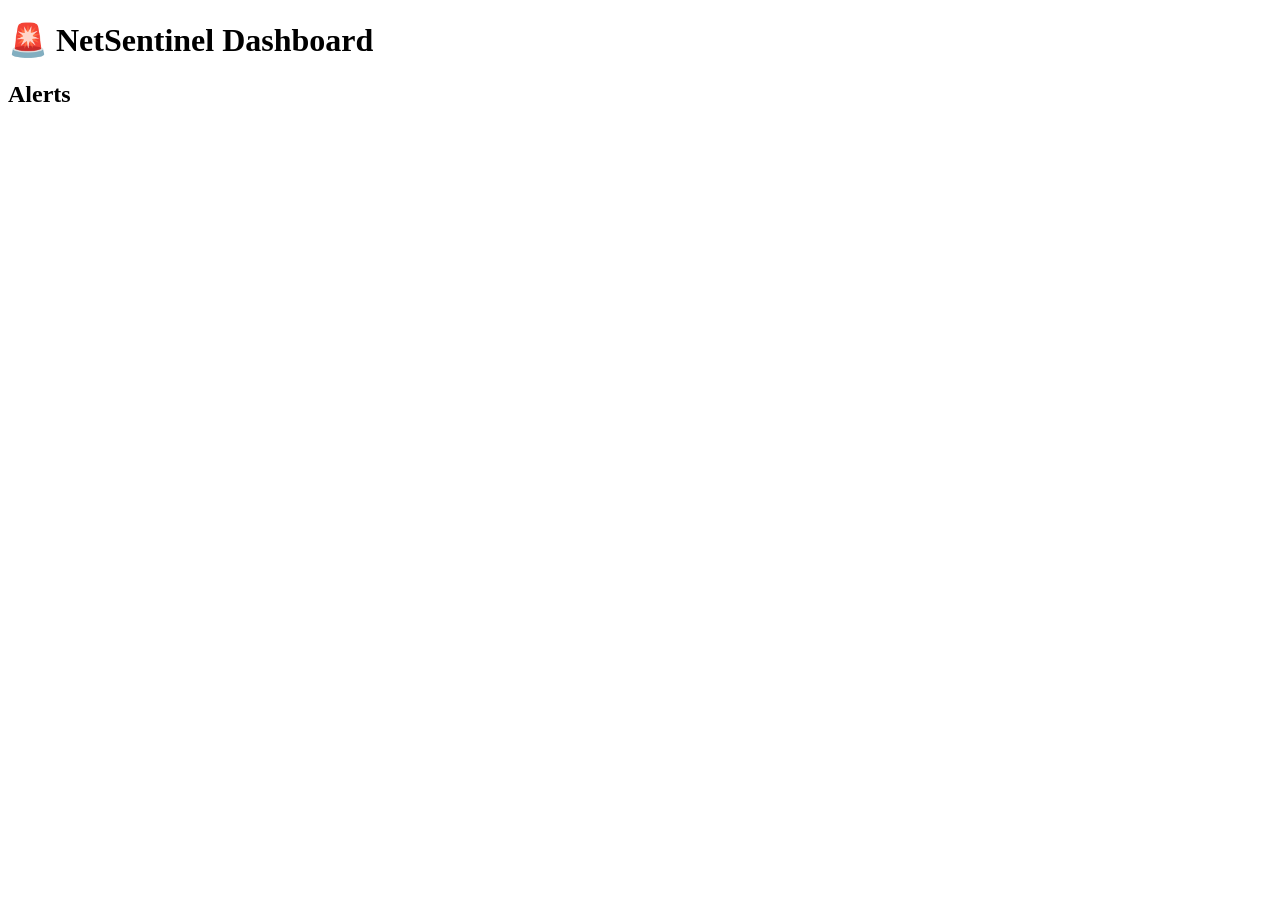
==== dashboard/index.html @ 64b329b8 "updated code lmao" ====
<!DOCTYPE html>
<html>
<head>
    <title>NetSentinel Dashboard</title>
</head>
<body>

<h1>🚨 NetSentinel Dashboard</h1>

<h2>Alerts</h2>
<ul id="alerts"></ul>

<script>
async function loadAlerts() {
    let res = await fetch("http://127.0.0.1:8000/alerts");
    let data = await res.json();

    let list = document.getElementById("alerts");
    list.innerHTML = "";

    data.slice(-10).reverse().forEach(log => {
        let li = document.createElement("li");
        li.innerText = `${log.timestamp} | ${log.ip} | ${log.event} | ${log.action}`;
        list.appendChild(li);
    });
}

setInterval(loadAlerts, 2000);
</script>

</body>
</html>
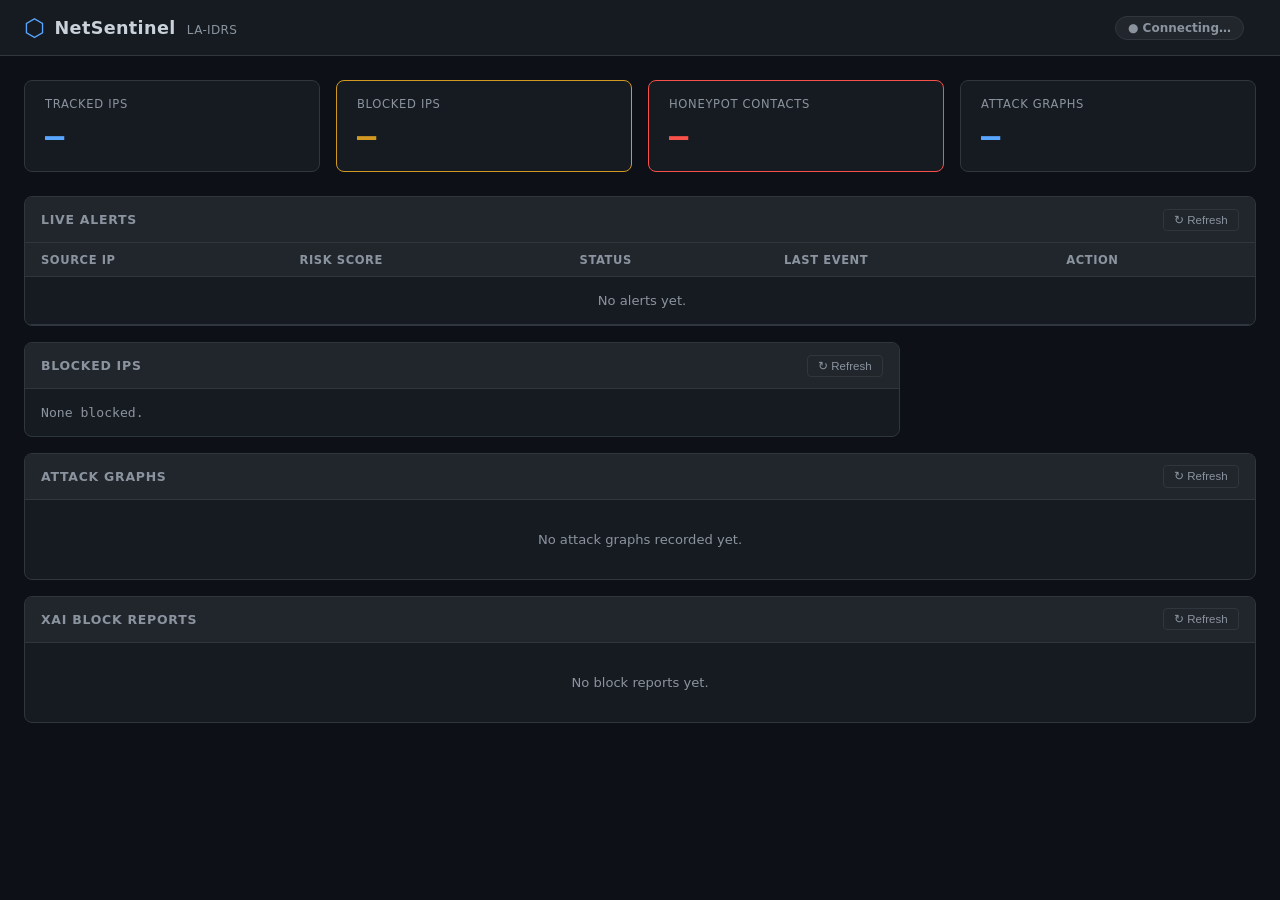
==== commit 954a75e5: "added packet engine,response,p2p comms,deception,updated dash,attack graph is added,api is updated" ====
--- a/dashboard/index.html
+++ b/dashboard/index.html
@@ -1,32 +1,113 @@
 <!DOCTYPE html>
-<html>
+<html lang="en">
 <head>
-    <title>NetSentinel Dashboard</title>
+  <meta charset="UTF-8" />
+  <meta name="viewport" content="width=device-width, initial-scale=1.0" />
+  <title>NetSentinel — LA-IDRS Dashboard</title>
+  <link rel="stylesheet" href="styles.css" />
 </head>
 <body>
+  <header>
+    <div class="logo">
+      <span class="logo-icon">⬡</span>
+      <span class="logo-text">NetSentinel <span class="logo-sub">LA-IDRS</span></span>
+    </div>
+    <div class="header-right">
+      <div class="status-pill" id="status-pill">● Connecting…</div>
+      <div class="baseline-badge" id="baseline-badge"></div>
+    </div>
+  </header>
 
-<h1>🚨 NetSentinel Dashboard</h1>
+  <main>
+    <!-- Summary cards -->
+    <section class="cards">
+      <div class="card">
+        <div class="card-label">Tracked IPs</div>
+        <div class="card-value" id="stat-tracked">—</div>
+      </div>
+      <div class="card card-warn">
+        <div class="card-label">Blocked IPs</div>
+        <div class="card-value" id="stat-blocked">—</div>
+      </div>
+      <div class="card card-danger">
+        <div class="card-label">Honeypot Contacts</div>
+        <div class="card-value" id="stat-honeypot">—</div>
+      </div>
+      <div class="card">
+        <div class="card-label">Attack Graphs</div>
+        <div class="card-value" id="stat-graphs">—</div>
+      </div>
+    </section>
 
-<h2>Alerts</h2>
-<ul id="alerts"></ul>
+    <div class="panels">
+      <!-- Live alerts -->
+      <section class="panel panel-wide">
+        <div class="panel-header">
+          <span>Live Alerts</span>
+          <button class="btn-small" id="btn-refresh-alerts">↻ Refresh</button>
+        </div>
+        <table id="alerts-table">
+          <thead>
+            <tr>
+              <th>Source IP</th>
+              <th>Risk Score</th>
+              <th>Status</th>
+              <th>Last Event</th>
+              <th>Action</th>
+            </tr>
+          </thead>
+          <tbody id="alerts-body">
+            <tr><td colspan="5" class="empty">No alerts yet.</td></tr>
+          </tbody>
+        </table>
+      </section>
 
-<script>
-async function loadAlerts() {
-    let res = await fetch("http://127.0.0.1:8000/alerts");
-    let data = await res.json();
+      <!-- Blocked IPs -->
+      <section class="panel">
+        <div class="panel-header">
+          <span>Blocked IPs</span>
+          <button class="btn-small" id="btn-refresh-blocks">↻ Refresh</button>
+        </div>
+        <ul id="blocked-list" class="blocked-list">
+          <li class="empty">None blocked.</li>
+        </ul>
+      </section>
 
-    let list = document.getElementById("alerts");
-    list.innerHTML = "";
+      <!-- Attack graph timeline -->
+      <section class="panel panel-wide">
+        <div class="panel-header">
+          <span>Attack Graphs</span>
+          <button class="btn-small" id="btn-refresh-graphs">↻ Refresh</button>
+        </div>
+        <div id="graphs-container" class="graphs-container">
+          <p class="empty">No attack graphs recorded yet.</p>
+        </div>
+      </section>
 
-    data.slice(-10).reverse().forEach(log => {
-        let li = document.createElement("li");
-        li.innerText = `${log.timestamp} | ${log.ip} | ${log.event} | ${log.action}`;
-        list.appendChild(li);
-    });
-}
+      <!-- XAI Reports -->
+      <section class="panel panel-wide">
+        <div class="panel-header">
+          <span>XAI Block Reports</span>
+          <button class="btn-small" id="btn-refresh-reports">↻ Refresh</button>
+        </div>
+        <div id="reports-container" class="reports-container">
+          <p class="empty">No block reports yet.</p>
+        </div>
+      </section>
+    </div>
+  </main>
 
-setInterval(loadAlerts, 2000);
-</script>
+  <!-- Unblock modal -->
+  <div id="modal-overlay" class="modal-overlay hidden">
+    <div class="modal">
+      <p>Unblock <strong id="modal-ip"></strong>?</p>
+      <div class="modal-actions">
+        <button id="modal-confirm" class="btn-danger">Unblock</button>
+        <button id="modal-cancel" class="btn-small">Cancel</button>
+      </div>
+    </div>
+  </div>
 
+  <script src="app.js"></script>
 </body>
 </html>
--- a/dashboard/styles.css
+++ b/dashboard/styles.css
@@ -0,0 +1,307 @@
+/* dashboard/styles.css */
+
+*, *::before, *::after { box-sizing: border-box; margin: 0; padding: 0; }
+
+:root {
+  --bg:         #0d1117;
+  --bg2:        #161b22;
+  --bg3:        #21262d;
+  --border:     #30363d;
+  --text:       #c9d1d9;
+  --text-muted: #8b949e;
+  --green:      #3fb950;
+  --yellow:     #d29922;
+  --red:        #f85149;
+  --blue:       #58a6ff;
+  --purple:     #bc8cff;
+  --radius:     8px;
+  --font:       'Segoe UI', system-ui, sans-serif;
+  --font-mono:  'Cascadia Code', 'Fira Code', monospace;
+}
+
+body {
+  background: var(--bg);
+  color: var(--text);
+  font-family: var(--font);
+  font-size: 14px;
+  min-height: 100vh;
+}
+
+/* ── Header ── */
+header {
+  display: flex;
+  align-items: center;
+  justify-content: space-between;
+  padding: 0 1.5rem;
+  height: 56px;
+  background: var(--bg2);
+  border-bottom: 1px solid var(--border);
+  position: sticky;
+  top: 0;
+  z-index: 100;
+}
+
+.logo { display: flex; align-items: center; gap: .6rem; }
+.logo-icon { font-size: 1.5rem; color: var(--blue); }
+.logo-text { font-size: 1.1rem; font-weight: 700; letter-spacing: .02em; }
+.logo-sub { font-size: .75rem; color: var(--text-muted); font-weight: 400; margin-left: .3rem; }
+
+.header-right { display: flex; align-items: center; gap: .75rem; }
+
+.status-pill {
+  padding: .25rem .75rem;
+  border-radius: 99px;
+  font-size: .75rem;
+  font-weight: 600;
+  background: var(--bg3);
+  border: 1px solid var(--border);
+  color: var(--text-muted);
+  transition: color .3s, border-color .3s;
+}
+.status-pill.online  { color: var(--green); border-color: var(--green); }
+.status-pill.offline { color: var(--red);   border-color: var(--red); }
+
+.baseline-badge {
+  font-size: .72rem;
+  color: var(--yellow);
+  font-weight: 600;
+}
+
+/* ── Main layout ── */
+main { padding: 1.5rem; max-width: 1400px; margin: 0 auto; }
+
+/* ── Summary cards ── */
+.cards {
+  display: grid;
+  grid-template-columns: repeat(auto-fit, minmax(160px, 1fr));
+  gap: 1rem;
+  margin-bottom: 1.5rem;
+}
+
+.card {
+  background: var(--bg2);
+  border: 1px solid var(--border);
+  border-radius: var(--radius);
+  padding: 1rem 1.25rem;
+}
+.card-warn   { border-color: var(--yellow); }
+.card-danger { border-color: var(--red); }
+
+.card-label { font-size: .72rem; color: var(--text-muted); text-transform: uppercase; letter-spacing: .06em; margin-bottom: .4rem; }
+.card-value { font-size: 2rem; font-weight: 700; font-family: var(--font-mono); color: var(--blue); }
+.card-warn  .card-value { color: var(--yellow); }
+.card-danger .card-value { color: var(--red); }
+
+/* ── Panel grid ── */
+.panels {
+  display: grid;
+  grid-template-columns: 1fr 340px;
+  gap: 1rem;
+}
+.panel-wide { grid-column: 1 / -1; }
+
+/* ── Panels ── */
+.panel {
+  background: var(--bg2);
+  border: 1px solid var(--border);
+  border-radius: var(--radius);
+  overflow: hidden;
+}
+
+.panel-header {
+  display: flex;
+  align-items: center;
+  justify-content: space-between;
+  padding: .7rem 1rem;
+  background: var(--bg3);
+  border-bottom: 1px solid var(--border);
+  font-size: .78rem;
+  font-weight: 600;
+  text-transform: uppercase;
+  letter-spacing: .06em;
+  color: var(--text-muted);
+}
+
+/* ── Table ── */
+table { width: 100%; border-collapse: collapse; }
+thead th {
+  padding: .6rem 1rem;
+  text-align: left;
+  font-size: .72rem;
+  text-transform: uppercase;
+  letter-spacing: .05em;
+  color: var(--text-muted);
+  background: var(--bg3);
+  border-bottom: 1px solid var(--border);
+}
+tbody tr { border-bottom: 1px solid var(--border); transition: background .15s; }
+tbody tr:hover { background: var(--bg3); }
+tbody td { padding: .65rem 1rem; font-size: .82rem; }
+tbody td:last-child { padding-right: .75rem; }
+
+.score-bar {
+  display: flex;
+  align-items: center;
+  gap: .5rem;
+}
+.score-num { font-family: var(--font-mono); font-weight: 700; min-width: 28px; }
+.score-low  .score-num { color: var(--green); }
+.score-mid  .score-num { color: var(--yellow); }
+.score-high .score-num { color: var(--red); }
+
+.bar-track {
+  flex: 1;
+  height: 5px;
+  background: var(--bg3);
+  border-radius: 99px;
+  overflow: hidden;
+}
+.bar-fill {
+  height: 100%;
+  border-radius: 99px;
+  transition: width .4s;
+}
+.score-low  .bar-fill { background: var(--green); }
+.score-mid  .bar-fill { background: var(--yellow); }
+.score-high .bar-fill { background: var(--red); }
+
+.badge {
+  display: inline-block;
+  padding: .15rem .5rem;
+  border-radius: 99px;
+  font-size: .7rem;
+  font-weight: 600;
+}
+.badge-green  { background: rgba(63,185,80,.15);  color: var(--green); }
+.badge-red    { background: rgba(248,81,73,.15);   color: var(--red); }
+.badge-yellow { background: rgba(210,153,34,.15);  color: var(--yellow); }
+
+.btn-unblock {
+  padding: .2rem .6rem;
+  border-radius: 4px;
+  border: 1px solid var(--red);
+  background: transparent;
+  color: var(--red);
+  font-size: .72rem;
+  cursor: pointer;
+  transition: background .15s;
+}
+.btn-unblock:hover { background: rgba(248,81,73,.15); }
+
+.btn-small {
+  padding: .2rem .65rem;
+  border-radius: 4px;
+  border: 1px solid var(--border);
+  background: transparent;
+  color: var(--text-muted);
+  font-size: .72rem;
+  cursor: pointer;
+  transition: background .15s;
+}
+.btn-small:hover { background: var(--bg3); color: var(--text); }
+
+.btn-danger {
+  padding: .35rem .9rem;
+  border-radius: 4px;
+  border: none;
+  background: var(--red);
+  color: #fff;
+  font-size: .82rem;
+  cursor: pointer;
+}
+.btn-danger:hover { opacity: .85; }
+
+/* ── Blocked list ── */
+.blocked-list { list-style: none; padding: .5rem 0; }
+.blocked-list li {
+  display: flex;
+  align-items: center;
+  justify-content: space-between;
+  padding: .5rem 1rem;
+  border-bottom: 1px solid var(--border);
+  font-family: var(--font-mono);
+  font-size: .82rem;
+}
+.blocked-list li:last-child { border-bottom: none; }
+
+/* ── Attack graphs ── */
+.graphs-container { padding: 1rem; display: flex; flex-direction: column; gap: .75rem; }
+
+.graph-card {
+  background: var(--bg3);
+  border: 1px solid var(--border);
+  border-radius: 6px;
+  padding: .75rem 1rem;
+}
+.graph-ip { font-family: var(--font-mono); font-size: .82rem; color: var(--blue); margin-bottom: .4rem; }
+.graph-narrative {
+  font-size: .78rem;
+  color: var(--text-muted);
+  word-break: break-all;
+  line-height: 1.6;
+}
+.graph-narrative span {
+  display: inline-block;
+  background: rgba(88,166,255,.1);
+  color: var(--blue);
+  border-radius: 4px;
+  padding: .1rem .4rem;
+  margin: .1rem .15rem;
+  font-size: .74rem;
+}
+.graph-arrow { color: var(--text-muted); margin: 0 .2rem; }
+
+/* ── XAI reports ── */
+.reports-container { padding: 1rem; display: flex; flex-direction: column; gap: .75rem; }
+
+.report-card {
+  background: var(--bg3);
+  border: 1px solid var(--border);
+  border-left: 3px solid var(--red);
+  border-radius: 6px;
+  padding: .75rem 1rem;
+}
+.report-header {
+  display: flex;
+  align-items: center;
+  justify-content: space-between;
+  margin-bottom: .5rem;
+}
+.report-ip    { font-family: var(--font-mono); font-size: .85rem; color: var(--red); font-weight: 700; }
+.report-score { font-family: var(--font-mono); font-size: .85rem; color: var(--red); }
+.report-ts    { font-size: .7rem; color: var(--text-muted); margin-bottom: .4rem; }
+.report-reasons { list-style: none; }
+.report-reasons li {
+  font-size: .78rem;
+  color: var(--text-muted);
+  padding: .1rem 0;
+}
+.report-reasons li::before { content: "• "; color: var(--red); }
+
+/* ── Empty states ── */
+.empty { color: var(--text-muted); font-size: .82rem; padding: 1rem; text-align: center; }
+
+/* ── Modal ── */
+.modal-overlay {
+  position: fixed; inset: 0;
+  background: rgba(0,0,0,.6);
+  display: flex; align-items: center; justify-content: center;
+  z-index: 999;
+}
+.modal-overlay.hidden { display: none; }
+.modal {
+  background: var(--bg2);
+  border: 1px solid var(--border);
+  border-radius: var(--radius);
+  padding: 1.5rem 2rem;
+  min-width: 280px;
+  text-align: center;
+}
+.modal p { margin-bottom: 1rem; font-size: .95rem; }
+.modal-actions { display: flex; gap: .75rem; justify-content: center; }
+
+/* ── Responsive ── */
+@media (max-width: 900px) {
+  .panels { grid-template-columns: 1fr; }
+  .panel-wide { grid-column: 1; }
+}
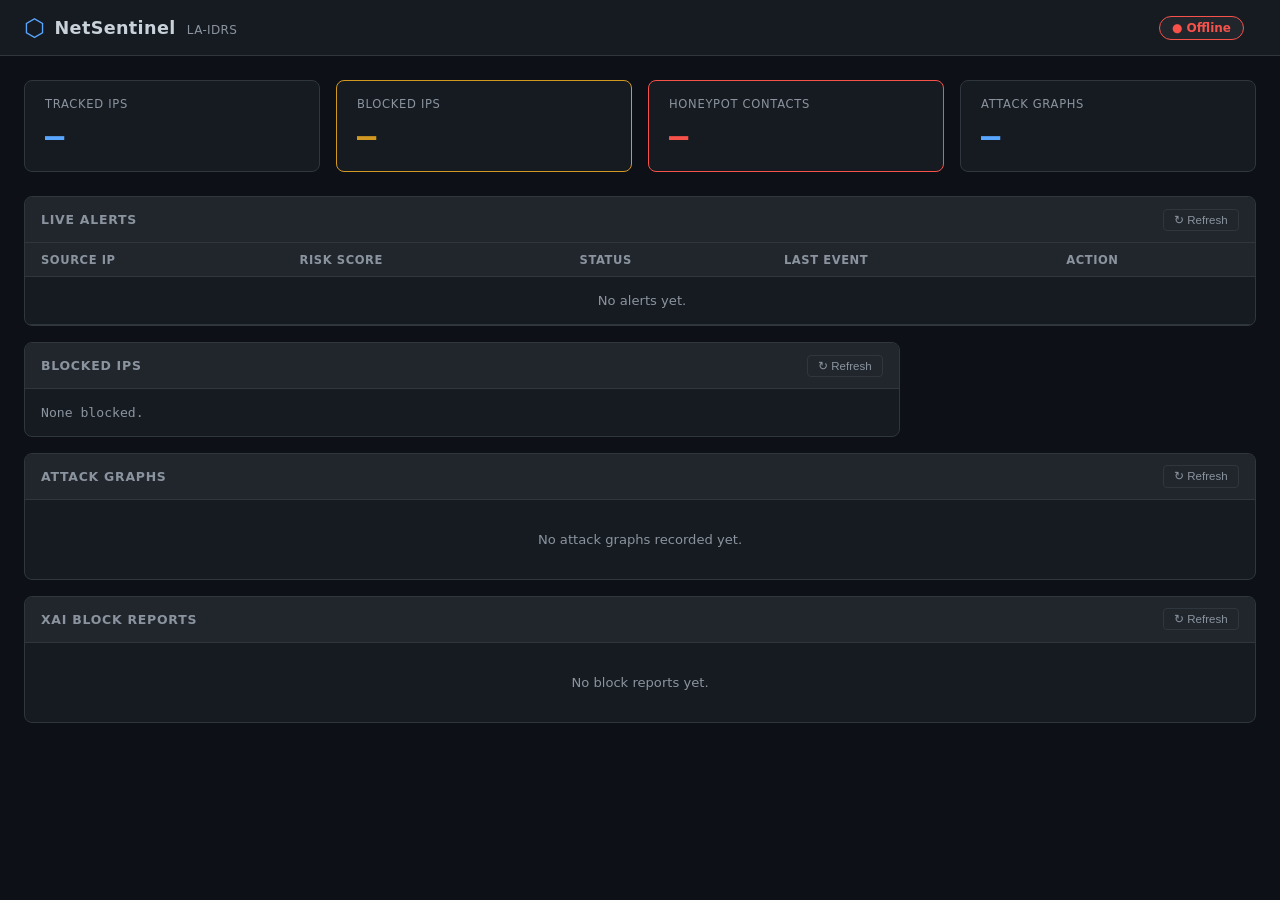
==== commit 09936017: "updated all,testing remains" ====
--- a/dashboard/index.html
+++ b/dashboard/index.html
@@ -110,4 +110,4 @@
 
   <script src="app.js"></script>
 </body>
-</html>+</html>
--- a/dashboard/styles.css
+++ b/dashboard/styles.css
@@ -304,4 +304,4 @@
 @media (max-width: 900px) {
   .panels { grid-template-columns: 1fr; }
   .panel-wide { grid-column: 1; }
-}+}
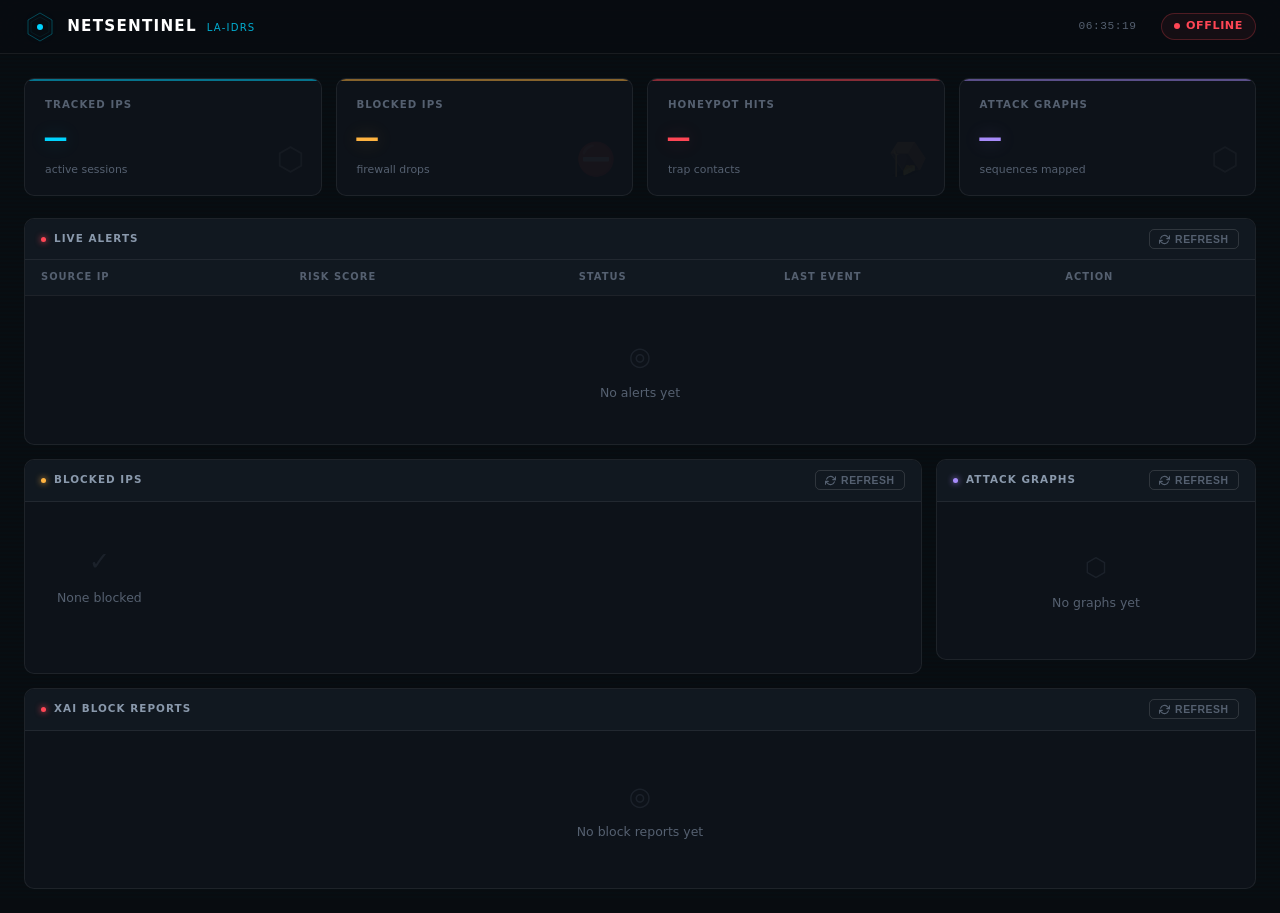
==== commit 88c73f81: "updated frontend" ====
--- a/dashboard/index.html
+++ b/dashboard/index.html
@@ -1,51 +1,902 @@
 <!DOCTYPE html>
 <html lang="en">
 <head>
-  <meta charset="UTF-8" />
-  <meta name="viewport" content="width=device-width, initial-scale=1.0" />
-  <title>NetSentinel — LA-IDRS Dashboard</title>
-  <link rel="stylesheet" href="styles.css" />
+<meta charset="UTF-8" />
+<meta name="viewport" content="width=device-width, initial-scale=1.0" />
+<title>NetSentinel — LA-IDRS</title>
+<style>
+/* ── Reset ── */
+*, *::before, *::after { box-sizing: border-box; margin: 0; padding: 0; }
+
+/* ── Tokens ── */
+:root {
+  --bg:          #080c10;
+  --bg2:         #0d1219;
+  --bg3:         #111820;
+  --bg4:         #161e28;
+  --border:      rgba(255,255,255,.07);
+  --border-s:    rgba(255,255,255,.13);
+  --text:        #d4dbe6;
+  --text-muted:  #556070;
+  --text-dim:    #8a99ac;
+
+  --cyan:   #00d4ff;
+  --cyan-d: #0096bb;
+  --green:  #00e5a0;
+  --red:    #ff4655;
+  --amber:  #ffb340;
+  --purple: #a78bfa;
+
+  --glow-cyan:  0 0 18px rgba(0,212,255,.25);
+  --glow-red:   0 0 18px rgba(255,70,85,.25);
+  --glow-green: 0 0 18px rgba(0,229,160,.2);
+
+  --r: 10px;
+  --font:      'Segoe UI', system-ui, -apple-system, sans-serif;
+  --mono:      'Cascadia Code','Fira Code','Consolas', monospace;
+}
+
+/* ── Base ── */
+html { scroll-behavior: smooth; }
+body {
+  background: var(--bg);
+  color: var(--text);
+  font-family: var(--font);
+  font-size: 13.5px;
+  min-height: 100vh;
+  line-height: 1.5;
+  -webkit-font-smoothing: antialiased;
+}
+
+/* ── Scrollbar ── */
+::-webkit-scrollbar { width: 6px; height: 6px; }
+::-webkit-scrollbar-track { background: var(--bg); }
+::-webkit-scrollbar-thumb { background: var(--bg4); border-radius: 99px; }
+
+/* ═══════════════════════════════════════════════
+   HEADER
+══════════════════════════════════════════════ */
+header {
+  position: sticky;
+  top: 0;
+  z-index: 200;
+  height: 54px;
+  background: rgba(8,12,16,.88);
+  backdrop-filter: blur(16px);
+  border-bottom: 1px solid var(--border);
+  display: flex;
+  align-items: center;
+  justify-content: space-between;
+  padding: 0 1.5rem;
+}
+
+.logo {
+  display: flex;
+  align-items: center;
+  gap: .7rem;
+}
+
+.logo-hex {
+  width: 32px;
+  height: 32px;
+  position: relative;
+  display: flex;
+  align-items: center;
+  justify-content: center;
+}
+
+.logo-hex svg {
+  position: absolute;
+  inset: 0;
+  animation: hex-spin 20s linear infinite;
+}
+
+@keyframes hex-spin {
+  to { transform: rotate(360deg); }
+}
+
+.logo-inner-dot {
+  width: 6px;
+  height: 6px;
+  border-radius: 50%;
+  background: var(--cyan);
+  box-shadow: var(--glow-cyan);
+  position: relative;
+  z-index: 1;
+  animation: pulse-dot 2s ease-in-out infinite;
+}
+
+@keyframes pulse-dot {
+  0%, 100% { opacity: 1; transform: scale(1); }
+  50% { opacity: .5; transform: scale(.7); }
+}
+
+.logo-name {
+  font-size: .95rem;
+  font-weight: 700;
+  letter-spacing: .08em;
+  text-transform: uppercase;
+  color: #fff;
+}
+
+.logo-sub {
+  font-size: .63rem;
+  font-weight: 500;
+  letter-spacing: .12em;
+  color: var(--cyan);
+  margin-left: .35rem;
+  opacity: .8;
+}
+
+.header-right {
+  display: flex;
+  align-items: center;
+  gap: .75rem;
+}
+
+.status-pill {
+  display: flex;
+  align-items: center;
+  gap: .4rem;
+  padding: .28rem .75rem;
+  border-radius: 99px;
+  border: 1px solid var(--border-s);
+  font-size: .7rem;
+  font-weight: 600;
+  letter-spacing: .05em;
+  text-transform: uppercase;
+  color: var(--text-muted);
+  background: var(--bg3);
+  transition: all .3s;
+}
+
+.status-dot {
+  width: 6px;
+  height: 6px;
+  border-radius: 50%;
+  background: currentColor;
+}
+
+.status-pill.online  { color: var(--green); border-color: rgba(0,229,160,.25); background: rgba(0,229,160,.06); }
+.status-pill.offline { color: var(--red);   border-color: rgba(255,70,85,.25);  background: rgba(255,70,85,.06); }
+
+.status-pill.online .status-dot  { animation: blink-dot 1.6s ease-in-out infinite; }
+@keyframes blink-dot { 0%,100%{ opacity:1 } 50%{ opacity:.3 } }
+
+.baseline-badge {
+  font-size: .68rem;
+  font-weight: 600;
+  color: var(--amber);
+  letter-spacing: .04em;
+}
+
+.clock {
+  font-family: var(--mono);
+  font-size: .7rem;
+  color: var(--text-muted);
+  letter-spacing: .05em;
+  min-width: 68px;
+  text-align: right;
+}
+
+/* ═══════════════════════════════════════════════
+   MAIN LAYOUT
+══════════════════════════════════════════════ */
+main {
+  padding: 1.5rem;
+  max-width: 1480px;
+  margin: 0 auto;
+}
+
+/* ── Scanline ambient ── */
+main::before {
+  content: '';
+  pointer-events: none;
+  position: fixed;
+  inset: 0;
+  background: repeating-linear-gradient(
+    0deg,
+    transparent,
+    transparent 2px,
+    rgba(0,212,255,.012) 2px,
+    rgba(0,212,255,.012) 4px
+  );
+  z-index: 0;
+}
+
+/* ═══════════════════════════════════════════════
+   STAT CARDS
+══════════════════════════════════════════════ */
+.cards {
+  display: grid;
+  grid-template-columns: repeat(4, 1fr);
+  gap: .875rem;
+  margin-bottom: 1.375rem;
+  position: relative;
+  z-index: 1;
+}
+
+.card {
+  background: var(--bg2);
+  border: 1px solid var(--border);
+  border-radius: var(--r);
+  padding: 1.1rem 1.25rem 1rem;
+  position: relative;
+  overflow: hidden;
+  transition: border-color .2s;
+}
+
+.card::before {
+  content: '';
+  position: absolute;
+  top: 0; left: 0; right: 0;
+  height: 2px;
+  background: var(--card-accent, var(--cyan));
+  opacity: .5;
+}
+
+.card:hover { border-color: var(--border-s); }
+
+.card-warn   { --card-accent: var(--amber); }
+.card-danger { --card-accent: var(--red); }
+.card-graph  { --card-accent: var(--purple); }
+
+.card-label {
+  font-size: .64rem;
+  font-weight: 600;
+  letter-spacing: .1em;
+  text-transform: uppercase;
+  color: var(--text-muted);
+  margin-bottom: .6rem;
+}
+
+.card-value {
+  font-family: var(--mono);
+  font-size: 2.2rem;
+  font-weight: 700;
+  line-height: 1;
+  color: var(--card-accent, var(--cyan));
+  letter-spacing: -.02em;
+  text-shadow: var(--glow-cyan);
+}
+
+.card-warn   .card-value { text-shadow: 0 0 18px rgba(255,179,64,.3); }
+.card-danger .card-value { text-shadow: var(--glow-red); }
+.card-graph  .card-value { text-shadow: 0 0 18px rgba(167,139,250,.3); }
+
+.card-sub {
+  font-size: .68rem;
+  color: var(--text-muted);
+  margin-top: .35rem;
+}
+
+.card-icon {
+  position: absolute;
+  bottom: .75rem;
+  right: 1rem;
+  font-size: 2rem;
+  opacity: .04;
+  pointer-events: none;
+  font-style: normal;
+}
+
+/* ═══════════════════════════════════════════════
+   PANELS GRID
+══════════════════════════════════════════════ */
+.panels {
+  display: grid;
+  grid-template-columns: 1fr 320px;
+  grid-template-rows: auto auto auto;
+  gap: .875rem;
+  position: relative;
+  z-index: 1;
+}
+
+.panel-wide { grid-column: 1 / -1; }
+
+/* ── Panel ── */
+.panel {
+  background: var(--bg2);
+  border: 1px solid var(--border);
+  border-radius: var(--r);
+  overflow: hidden;
+  display: flex;
+  flex-direction: column;
+}
+
+.panel-header {
+  display: flex;
+  align-items: center;
+  justify-content: space-between;
+  padding: .65rem 1rem;
+  background: var(--bg3);
+  border-bottom: 1px solid var(--border);
+  flex-shrink: 0;
+}
+
+.panel-title {
+  display: flex;
+  align-items: center;
+  gap: .5rem;
+  font-size: .65rem;
+  font-weight: 700;
+  letter-spacing: .1em;
+  text-transform: uppercase;
+  color: var(--text-dim);
+}
+
+.panel-dot {
+  width: 5px;
+  height: 5px;
+  border-radius: 50%;
+  background: var(--panel-color, var(--cyan));
+  box-shadow: 0 0 6px var(--panel-color, var(--cyan));
+}
+
+.panel-alert  { --panel-color: var(--red); }
+.panel-block  { --panel-color: var(--amber); }
+.panel-graph  { --panel-color: var(--purple); }
+.panel-report { --panel-color: var(--red); }
+
+/* ── Refresh btn ── */
+.btn-refresh {
+  display: flex;
+  align-items: center;
+  gap: .3rem;
+  padding: .22rem .6rem;
+  border-radius: 5px;
+  border: 1px solid var(--border-s);
+  background: transparent;
+  color: var(--text-muted);
+  font-size: .65rem;
+  font-weight: 600;
+  letter-spacing: .05em;
+  cursor: pointer;
+  transition: all .15s;
+  text-transform: uppercase;
+}
+
+.btn-refresh:hover { background: var(--bg4); color: var(--text); border-color: var(--border-s); }
+.btn-refresh.spinning svg { animation: spin .6s linear infinite; }
+@keyframes spin { to { transform: rotate(360deg); } }
+
+.btn-refresh svg {
+  width: 11px;
+  height: 11px;
+  stroke: currentColor;
+  stroke-width: 2.5;
+  fill: none;
+  stroke-linecap: round;
+  stroke-linejoin: round;
+}
+
+/* ═══════════════════════════════════════════════
+   ALERTS TABLE
+══════════════════════════════════════════════ */
+.table-wrap {
+  overflow-x: auto;
+  flex: 1;
+}
+
+table {
+  width: 100%;
+  border-collapse: collapse;
+  min-width: 520px;
+}
+
+thead th {
+  padding: .6rem 1rem;
+  text-align: left;
+  font-size: .62rem;
+  font-weight: 600;
+  letter-spacing: .1em;
+  text-transform: uppercase;
+  color: var(--text-muted);
+  background: var(--bg3);
+  border-bottom: 1px solid var(--border);
+  white-space: nowrap;
+}
+
+tbody tr {
+  border-bottom: 1px solid var(--border);
+  transition: background .12s;
+}
+
+tbody tr:last-child { border-bottom: none; }
+tbody tr:hover { background: var(--bg3); }
+tbody td { padding: .6rem 1rem; font-size: .8rem; vertical-align: middle; }
+
+.ip-cell {
+  font-family: var(--mono);
+  font-size: .78rem;
+  color: var(--cyan);
+  letter-spacing: .02em;
+}
+
+/* Score bar */
+.score-wrap {
+  display: flex;
+  align-items: center;
+  gap: .5rem;
+  min-width: 110px;
+}
+
+.score-num {
+  font-family: var(--mono);
+  font-size: .8rem;
+  font-weight: 700;
+  min-width: 24px;
+  text-align: right;
+}
+
+.bar-track {
+  flex: 1;
+  height: 4px;
+  background: var(--bg4);
+  border-radius: 99px;
+  overflow: hidden;
+}
+
+.bar-fill {
+  height: 100%;
+  border-radius: 99px;
+  transition: width .5s cubic-bezier(.4,0,.2,1);
+}
+
+.s-low  .score-num, .s-low  .bar-fill { color: var(--green);  background: var(--green); }
+.s-mid  .score-num, .s-mid  .bar-fill { color: var(--amber);  background: var(--amber); }
+.s-high .score-num, .s-high .bar-fill { color: var(--red);    background: var(--red); }
+
+/* Badges */
+.badge {
+  display: inline-flex;
+  align-items: center;
+  gap: .3rem;
+  padding: .18rem .55rem;
+  border-radius: 99px;
+  font-size: .65rem;
+  font-weight: 700;
+  letter-spacing: .06em;
+  text-transform: uppercase;
+  white-space: nowrap;
+}
+
+.badge-green  { background: rgba(0,229,160,.1);  color: var(--green);  border: 1px solid rgba(0,229,160,.2); }
+.badge-red    { background: rgba(255,70,85,.1);   color: var(--red);    border: 1px solid rgba(255,70,85,.2); }
+.badge-amber  { background: rgba(255,179,64,.1);  color: var(--amber);  border: 1px solid rgba(255,179,64,.2); }
+.badge-purple { background: rgba(167,139,250,.1); color: var(--purple); border: 1px solid rgba(167,139,250,.2); }
+.badge-muted  { background: var(--bg4);           color: var(--text-dim); border: 1px solid var(--border); }
+
+.event-cell {
+  font-size: .73rem;
+  color: var(--text-dim);
+  max-width: 160px;
+  overflow: hidden;
+  text-overflow: ellipsis;
+  white-space: nowrap;
+}
+
+/* ═══════════════════════════════════════════════
+   BUTTONS
+══════════════════════════════════════════════ */
+.btn-unblock {
+  padding: .2rem .55rem;
+  border-radius: 5px;
+  border: 1px solid rgba(255,70,85,.35);
+  background: rgba(255,70,85,.07);
+  color: var(--red);
+  font-size: .66rem;
+  font-weight: 600;
+  letter-spacing: .04em;
+  text-transform: uppercase;
+  cursor: pointer;
+  transition: all .15s;
+  white-space: nowrap;
+}
+
+.btn-unblock:hover {
+  background: rgba(255,70,85,.18);
+  border-color: var(--red);
+  box-shadow: var(--glow-red);
+}
+
+/* ═══════════════════════════════════════════════
+   BLOCKED LIST
+══════════════════════════════════════════════ */
+.blocked-list {
+  list-style: none;
+  flex: 1;
+  overflow-y: auto;
+  max-height: 340px;
+}
+
+.blocked-list li {
+  display: flex;
+  align-items: center;
+  justify-content: space-between;
+  gap: .5rem;
+  padding: .55rem 1rem;
+  border-bottom: 1px solid var(--border);
+  transition: background .12s;
+}
+
+.blocked-list li:last-child { border-bottom: none; }
+.blocked-list li:hover { background: var(--bg3); }
+
+.blocked-ip {
+  font-family: var(--mono);
+  font-size: .78rem;
+  color: var(--amber);
+}
+
+/* ═══════════════════════════════════════════════
+   ATTACK GRAPHS
+══════════════════════════════════════════════ */
+.graphs-container {
+  padding: .875rem;
+  display: flex;
+  flex-direction: column;
+  gap: .6rem;
+  overflow-y: auto;
+  max-height: 340px;
+  flex: 1;
+}
+
+.graph-card {
+  background: var(--bg3);
+  border: 1px solid var(--border);
+  border-radius: 7px;
+  padding: .7rem .875rem;
+  transition: border-color .15s;
+}
+
+.graph-card:hover { border-color: rgba(167,139,250,.3); }
+
+.graph-header {
+  display: flex;
+  align-items: center;
+  justify-content: space-between;
+  margin-bottom: .5rem;
+  gap: .5rem;
+}
+
+.graph-ip {
+  font-family: var(--mono);
+  font-size: .8rem;
+  color: var(--purple);
+  font-weight: 600;
+}
+
+.graph-id {
+  font-family: var(--mono);
+  font-size: .63rem;
+  color: var(--text-muted);
+  background: var(--bg4);
+  padding: .1rem .35rem;
+  border-radius: 3px;
+  border: 1px solid var(--border);
+}
+
+.graph-chain {
+  display: flex;
+  flex-wrap: wrap;
+  align-items: center;
+  gap: .2rem;
+}
+
+.graph-node {
+  display: inline-flex;
+  align-items: center;
+  background: rgba(167,139,250,.1);
+  border: 1px solid rgba(167,139,250,.2);
+  color: var(--purple);
+  border-radius: 4px;
+  padding: .12rem .4rem;
+  font-size: .68rem;
+  font-weight: 500;
+  white-space: nowrap;
+}
+
+.graph-arrow {
+  color: var(--text-muted);
+  font-size: .7rem;
+  user-select: none;
+}
+
+/* ═══════════════════════════════════════════════
+   XAI REPORTS
+══════════════════════════════════════════════ */
+.reports-container {
+  padding: .875rem;
+  display: flex;
+  flex-direction: column;
+  gap: .6rem;
+  overflow-y: auto;
+  max-height: 380px;
+  flex: 1;
+}
+
+.report-card {
+  background: var(--bg3);
+  border: 1px solid var(--border);
+  border-left: 2px solid var(--red);
+  border-radius: 7px;
+  padding: .7rem .875rem;
+}
+
+.report-header {
+  display: flex;
+  align-items: baseline;
+  justify-content: space-between;
+  gap: .5rem;
+  margin-bottom: .25rem;
+}
+
+.report-ip {
+  font-family: var(--mono);
+  font-size: .82rem;
+  color: var(--red);
+  font-weight: 700;
+}
+
+.report-score {
+  font-family: var(--mono);
+  font-size: .72rem;
+  color: var(--red);
+  opacity: .75;
+}
+
+.report-ts {
+  font-size: .67rem;
+  color: var(--text-muted);
+  margin-bottom: .45rem;
+}
+
+.report-reasons {
+  list-style: none;
+  display: flex;
+  flex-direction: column;
+  gap: .2rem;
+}
+
+.report-reasons li {
+  font-size: .75rem;
+  color: var(--text-dim);
+  display: flex;
+  align-items: flex-start;
+  gap: .4rem;
+  line-height: 1.4;
+}
+
+.report-reasons li::before {
+  content: '›';
+  color: var(--red);
+  opacity: .6;
+  flex-shrink: 0;
+  margin-top: .05rem;
+}
+
+/* ═══════════════════════════════════════════════
+   EMPTY STATE
+══════════════════════════════════════════════ */
+.empty-state {
+  display: flex;
+  flex-direction: column;
+  align-items: center;
+  justify-content: center;
+  gap: .5rem;
+  padding: 2rem 1rem;
+  color: var(--text-muted);
+  font-size: .78rem;
+}
+
+.empty-icon {
+  font-size: 1.6rem;
+  opacity: .2;
+  font-style: normal;
+}
+
+/* ═══════════════════════════════════════════════
+   MODAL
+══════════════════════════════════════════════ */
+.modal-overlay {
+  position: fixed;
+  inset: 0;
+  background: rgba(0,0,0,.7);
+  backdrop-filter: blur(6px);
+  display: flex;
+  align-items: center;
+  justify-content: center;
+  z-index: 999;
+  opacity: 1;
+  transition: opacity .2s;
+}
+
+.modal-overlay.hidden {
+  opacity: 0;
+  pointer-events: none;
+}
+
+.modal {
+  background: var(--bg2);
+  border: 1px solid var(--border-s);
+  border-radius: 12px;
+  padding: 1.75rem 2rem;
+  min-width: 300px;
+  box-shadow: 0 0 0 1px rgba(255,70,85,.2), 0 24px 48px rgba(0,0,0,.5);
+  transform: translateY(0);
+  transition: transform .2s;
+}
+
+.modal-overlay.hidden .modal { transform: translateY(8px); }
+
+.modal-title {
+  font-size: .72rem;
+  font-weight: 700;
+  letter-spacing: .1em;
+  text-transform: uppercase;
+  color: var(--red);
+  margin-bottom: .7rem;
+}
+
+.modal p {
+  font-size: .9rem;
+  color: var(--text);
+  margin-bottom: 1.25rem;
+  line-height: 1.6;
+}
+
+.modal-ip-tag {
+  font-family: var(--mono);
+  font-size: .85rem;
+  color: var(--cyan);
+  background: var(--bg3);
+  border: 1px solid var(--border-s);
+  padding: .1rem .45rem;
+  border-radius: 5px;
+}
+
+.modal-actions {
+  display: flex;
+  gap: .65rem;
+  justify-content: flex-end;
+}
+
+.btn-modal-cancel {
+  padding: .4rem .9rem;
+  border-radius: 6px;
+  border: 1px solid var(--border-s);
+  background: transparent;
+  color: var(--text-dim);
+  font-size: .8rem;
+  cursor: pointer;
+  transition: all .15s;
+}
+
+.btn-modal-cancel:hover { background: var(--bg3); color: var(--text); }
+
+.btn-modal-confirm {
+  padding: .4rem .9rem;
+  border-radius: 6px;
+  border: none;
+  background: var(--red);
+  color: #fff;
+  font-size: .8rem;
+  font-weight: 600;
+  cursor: pointer;
+  transition: opacity .15s;
+  box-shadow: var(--glow-red);
+}
+
+.btn-modal-confirm:hover { opacity: .85; }
+
+/* ═══════════════════════════════════════════════
+   FLASH ANIMATION (new row)
+══════════════════════════════════════════════ */
+@keyframes row-flash {
+  0%   { background: rgba(0,212,255,.12); }
+  100% { background: transparent; }
+}
+
+.row-new { animation: row-flash .8s ease-out forwards; }
+
+/* ═══════════════════════════════════════════════
+   RESPONSIVE
+══════════════════════════════════════════════ */
+@media (max-width: 1100px) {
+  .cards { grid-template-columns: repeat(2, 1fr); }
+  .panels { grid-template-columns: 1fr; }
+  .panel-wide { grid-column: 1; }
+}
+
+@media (max-width: 600px) {
+  .cards { grid-template-columns: repeat(2, 1fr); }
+  main { padding: .875rem; }
+  header { padding: 0 .875rem; }
+  .logo-name { font-size: .82rem; }
+  .clock { display: none; }
+}
+</style>
 </head>
 <body>
-  <header>
-    <div class="logo">
-      <span class="logo-icon">⬡</span>
-      <span class="logo-text">NetSentinel <span class="logo-sub">LA-IDRS</span></span>
+
+<!-- ══════════════════════════════════════════
+     HEADER
+══════════════════════════════════════════ -->
+<header>
+  <div class="logo">
+    <div class="logo-hex">
+      <svg viewBox="0 0 32 32" width="32" height="32" fill="none" xmlns="http://www.w3.org/2000/svg">
+        <polygon points="16,2 28,9 28,23 16,30 4,23 4,9"
+          stroke="rgba(0,212,255,.3)" stroke-width="1" fill="none"/>
+        <polygon points="16,6 25,11 25,21 16,26 7,21 7,11"
+          stroke="rgba(0,212,255,.15)" stroke-width=".5" fill="none"/>
+      </svg>
+      <div class="logo-inner-dot"></div>
     </div>
-    <div class="header-right">
-      <div class="status-pill" id="status-pill">● Connecting…</div>
-      <div class="baseline-badge" id="baseline-badge"></div>
+    <div>
+      <span class="logo-name">NetSentinel</span>
+      <span class="logo-sub">LA-IDRS</span>
     </div>
-  </header>
-
-  <main>
-    <!-- Summary cards -->
-    <section class="cards">
-      <div class="card">
-        <div class="card-label">Tracked IPs</div>
-        <div class="card-value" id="stat-tracked">—</div>
+  </div>
+  <div class="header-right">
+    <div class="clock" id="clock">--:--:--</div>
+    <div class="baseline-badge" id="baseline-badge"></div>
+    <div class="status-pill" id="status-pill">
+      <span class="status-dot"></span>
+      <span id="status-text">Connecting</span>
+    </div>
+  </div>
+</header>
+
+<!-- ══════════════════════════════════════════
+     MAIN
+══════════════════════════════════════════ -->
+<main>
+  <!-- ── Stat cards ── -->
+  <section class="cards">
+    <div class="card">
+      <div class="card-label">Tracked IPs</div>
+      <div class="card-value" id="stat-tracked">—</div>
+      <div class="card-sub">active sessions</div>
+      <i class="card-icon">⬡</i>
+    </div>
+    <div class="card card-warn">
+      <div class="card-label">Blocked IPs</div>
+      <div class="card-value" id="stat-blocked">—</div>
+      <div class="card-sub">firewall drops</div>
+      <i class="card-icon">⛔</i>
+    </div>
+    <div class="card card-danger">
+      <div class="card-label">Honeypot Hits</div>
+      <div class="card-value" id="stat-honeypot">—</div>
+      <div class="card-sub">trap contacts</div>
+      <i class="card-icon">🪤</i>
+    </div>
+    <div class="card card-graph">
+      <div class="card-label">Attack Graphs</div>
+      <div class="card-value" id="stat-graphs">—</div>
+      <div class="card-sub">sequences mapped</div>
+      <i class="card-icon">⬡</i>
+    </div>
+  </section>
+
+  <!-- ── Panel grid ── -->
+  <div class="panels">
+
+    <!-- Live Alerts -->
+    <section class="panel panel-wide panel-alert">
+      <div class="panel-header">
+        <div class="panel-title">
+          <span class="panel-dot"></span>
+          Live Alerts
+        </div>
+        <button class="btn-refresh" id="btn-refresh-alerts" onclick="handleRefresh(this, refreshAlerts)" aria-label="Refresh alerts">
+          <svg viewBox="0 0 24 24"><polyline points="23 4 23 10 17 10"/><polyline points="1 20 1 14 7 14"/><path d="M3.51 9a9 9 0 0114.85-3.36L23 10M1 14l4.64 4.36A9 9 0 0020.49 15"/></svg>
+          Refresh
+        </button>
       </div>
-      <div class="card card-warn">
-        <div class="card-label">Blocked IPs</div>
-        <div class="card-value" id="stat-blocked">—</div>
-      </div>
-      <div class="card card-danger">
-        <div class="card-label">Honeypot Contacts</div>
-        <div class="card-value" id="stat-honeypot">—</div>
-      </div>
-      <div class="card">
-        <div class="card-label">Attack Graphs</div>
-        <div class="card-value" id="stat-graphs">—</div>
-      </div>
-    </section>
-
-    <div class="panels">
-      <!-- Live alerts -->
-      <section class="panel panel-wide">
-        <div class="panel-header">
-          <span>Live Alerts</span>
-          <button class="btn-small" id="btn-refresh-alerts">↻ Refresh</button>
-        </div>
+      <div class="table-wrap">
         <table id="alerts-table">
           <thead>
             <tr>
@@ -57,57 +908,350 @@
             </tr>
           </thead>
           <tbody id="alerts-body">
-            <tr><td colspan="5" class="empty">No alerts yet.</td></tr>
+            <tr><td colspan="5"><div class="empty-state"><i class="empty-icon">◎</i>No alerts yet</div></td></tr>
           </tbody>
         </table>
-      </section>
-
-      <!-- Blocked IPs -->
-      <section class="panel">
-        <div class="panel-header">
-          <span>Blocked IPs</span>
-          <button class="btn-small" id="btn-refresh-blocks">↻ Refresh</button>
+      </div>
+    </section>
+
+    <!-- Blocked IPs -->
+    <section class="panel panel-block" style="grid-row: span 2;">
+      <div class="panel-header">
+        <div class="panel-title">
+          <span class="panel-dot"></span>
+          Blocked IPs
         </div>
-        <ul id="blocked-list" class="blocked-list">
-          <li class="empty">None blocked.</li>
-        </ul>
-      </section>
-
-      <!-- Attack graph timeline -->
-      <section class="panel panel-wide">
-        <div class="panel-header">
-          <span>Attack Graphs</span>
-          <button class="btn-small" id="btn-refresh-graphs">↻ Refresh</button>
+        <button class="btn-refresh" id="btn-refresh-blocks" onclick="handleRefresh(this, refreshBlocks)" aria-label="Refresh blocked">
+          <svg viewBox="0 0 24 24"><polyline points="23 4 23 10 17 10"/><polyline points="1 20 1 14 7 14"/><path d="M3.51 9a9 9 0 0114.85-3.36L23 10M1 14l4.64 4.36A9 9 0 0020.49 15"/></svg>
+          Refresh
+        </button>
+      </div>
+      <ul class="blocked-list" id="blocked-list">
+        <li><div class="empty-state"><i class="empty-icon">✓</i>None blocked</div></li>
+      </ul>
+    </section>
+
+    <!-- Attack Graphs -->
+    <section class="panel panel-graph">
+      <div class="panel-header">
+        <div class="panel-title">
+          <span class="panel-dot"></span>
+          Attack Graphs
         </div>
-        <div id="graphs-container" class="graphs-container">
-          <p class="empty">No attack graphs recorded yet.</p>
+        <button class="btn-refresh" id="btn-refresh-graphs" onclick="handleRefresh(this, refreshGraphs)" aria-label="Refresh graphs">
+          <svg viewBox="0 0 24 24"><polyline points="23 4 23 10 17 10"/><polyline points="1 20 1 14 7 14"/><path d="M3.51 9a9 9 0 0114.85-3.36L23 10M1 14l4.64 4.36A9 9 0 0020.49 15"/></svg>
+          Refresh
+        </button>
+      </div>
+      <div class="graphs-container" id="graphs-container">
+        <div class="empty-state"><i class="empty-icon">⬡</i>No graphs yet</div>
+      </div>
+    </section>
+
+    <!-- XAI Reports -->
+    <section class="panel panel-report panel-wide">
+      <div class="panel-header">
+        <div class="panel-title">
+          <span class="panel-dot"></span>
+          XAI Block Reports
         </div>
-      </section>
-
-      <!-- XAI Reports -->
-      <section class="panel panel-wide">
-        <div class="panel-header">
-          <span>XAI Block Reports</span>
-          <button class="btn-small" id="btn-refresh-reports">↻ Refresh</button>
-        </div>
-        <div id="reports-container" class="reports-container">
-          <p class="empty">No block reports yet.</p>
-        </div>
-      </section>
-    </div>
-  </main>
-
-  <!-- Unblock modal -->
-  <div id="modal-overlay" class="modal-overlay hidden">
-    <div class="modal">
-      <p>Unblock <strong id="modal-ip"></strong>?</p>
-      <div class="modal-actions">
-        <button id="modal-confirm" class="btn-danger">Unblock</button>
-        <button id="modal-cancel" class="btn-small">Cancel</button>
+        <button class="btn-refresh" id="btn-refresh-reports" onclick="handleRefresh(this, refreshReports)" aria-label="Refresh reports">
+          <svg viewBox="0 0 24 24"><polyline points="23 4 23 10 17 10"/><polyline points="1 20 1 14 7 14"/><path d="M3.51 9a9 9 0 0114.85-3.36L23 10M1 14l4.64 4.36A9 9 0 0020.49 15"/></svg>
+          Refresh
+        </button>
       </div>
+      <div class="reports-container" id="reports-container">
+        <div class="empty-state"><i class="empty-icon">◎</i>No block reports yet</div>
+      </div>
+    </section>
+
+  </div><!-- /.panels -->
+</main>
+
+<!-- ══════════════════════════════════════════
+     UNBLOCK MODAL
+══════════════════════════════════════════ -->
+<div id="modal-overlay" class="modal-overlay hidden" role="dialog" aria-modal="true">
+  <div class="modal">
+    <div class="modal-title">Confirm unblock</div>
+    <p>Remove firewall rule for <span class="modal-ip-tag" id="modal-ip"></span>?<br>
+    <span style="font-size:.78rem;color:var(--text-muted)">This will allow traffic from this address immediately.</span></p>
+    <div class="modal-actions">
+      <button class="btn-modal-cancel" id="modal-cancel">Cancel</button>
+      <button class="btn-modal-confirm" id="modal-confirm">Unblock</button>
     </div>
   </div>
-
-  <script src="app.js"></script>
+</div>
+
+<script>
+'use strict';
+
+// ═══════════════════════════════════════════════
+//  CONFIG
+// ═══════════════════════════════════════════════
+const API_BASE = `http://${location.hostname}:8000/api/v1`;
+const POLL_MS  = 5000;
+
+// ═══════════════════════════════════════════════
+//  CLOCK
+// ═══════════════════════════════════════════════
+function tickClock() {
+  const el = document.getElementById('clock');
+  if (el) el.textContent = new Date().toLocaleTimeString('en-GB', { hour12: false });
+}
+tickClock();
+setInterval(tickClock, 1000);
+
+// ═══════════════════════════════════════════════
+//  API
+// ═══════════════════════════════════════════════
+async function apiFetch(path) {
+  try {
+    const res = await fetch(API_BASE + path);
+    if (!res.ok) throw new Error(`HTTP ${res.status}`);
+    return await res.json();
+  } catch (e) {
+    console.warn('API fetch failed:', path, e.message);
+    return null;
+  }
+}
+
+async function apiDelete(path) {
+  try {
+    const res = await fetch(API_BASE + path, { method: 'DELETE' });
+    return res.ok;
+  } catch { return false; }
+}
+
+// ═══════════════════════════════════════════════
+//  HELPERS
+// ═══════════════════════════════════════════════
+function scoreClass(s) {
+  return s >= 71 ? 's-high' : s >= 31 ? 's-mid' : 's-low';
+}
+
+function fmtTime(ts)  { return ts  ? new Date(ts * 1000).toLocaleTimeString() : '—'; }
+function fmtDate(iso) { return iso ? new Date(iso).toLocaleString() : '—'; }
+
+function emptyState(icon, text) {
+  return `<div class="empty-state"><i class="empty-icon">${icon}</i>${text}</div>`;
+}
+
+// Refresh button spinner
+function handleRefresh(btn, fn) {
+  btn.classList.add('spinning');
+  fn().finally(() => setTimeout(() => btn.classList.remove('spinning'), 400));
+}
+
+// ═══════════════════════════════════════════════
+//  STATUS
+// ═══════════════════════════════════════════════
+async function refreshStatus() {
+  const data = await apiFetch('/status');
+  const pill = document.getElementById('status-pill');
+  const txt  = document.getElementById('status-text');
+  const badge = document.getElementById('baseline-badge');
+
+  if (!data) {
+    pill.className = 'status-pill offline';
+    txt.textContent = 'Offline';
+    return;
+  }
+
+  pill.className = 'status-pill online';
+  txt.textContent = 'Online';
+
+  document.getElementById('stat-tracked').textContent = data.tracked_ips  ?? '—';
+  document.getElementById('stat-blocked').textContent = data.blocked_count ?? '—';
+
+  badge.textContent = data.baseline_learning
+    ? `⏳ Baseline ${data.baseline_pct?.toFixed(1)}%`
+    : '';
+}
+
+// ═══════════════════════════════════════════════
+//  ALERTS
+// ═══════════════════════════════════════════════
+async function refreshAlerts() {
+  const data  = await apiFetch('/alerts');
+  const tbody = document.getElementById('alerts-body');
+
+  if (!data || !data.length) {
+    tbody.innerHTML = `<tr><td colspan="5">${emptyState('◎','No alerts yet')}</td></tr>`;
+    return;
+  }
+
+  tbody.innerHTML = data.map(a => {
+    const cls  = scoreClass(a.risk_score);
+    const pct  = Math.min(a.risk_score, 100);
+    const last = a.events?.at(-1);
+
+    const statusBadge = a.is_blocked
+      ? '<span class="badge badge-red">Blocked</span>'
+      : a.risk_score >= 71
+        ? '<span class="badge badge-amber">High risk</span>'
+        : '<span class="badge badge-green">Monitoring</span>';
+
+    const actionCell = a.is_blocked
+      ? `<button class="btn-unblock" data-ip="${a.ip}">Unblock</button>`
+      : '<span style="color:var(--text-muted);font-size:.72rem">—</span>';
+
+    return `<tr>
+      <td class="ip-cell">${a.ip}</td>
+      <td>
+        <div class="score-wrap ${cls}">
+          <span class="score-num">${a.risk_score}</span>
+          <div class="bar-track"><div class="bar-fill" style="width:${pct}%"></div></div>
+        </div>
+      </td>
+      <td>${statusBadge}</td>
+      <td class="event-cell">${last ? last.type : '—'}</td>
+      <td>${actionCell}</td>
+    </tr>`;
+  }).join('');
+
+  tbody.querySelectorAll('.btn-unblock').forEach(btn =>
+    btn.addEventListener('click', () => openModal(btn.dataset.ip)));
+}
+
+// ═══════════════════════════════════════════════
+//  BLOCKS
+// ═══════════════════════════════════════════════
+async function refreshBlocks() {
+  const [data, hpData] = await Promise.all([
+    apiFetch('/blocks'),
+    apiFetch('/honeypots'),
+  ]);
+
+  document.getElementById('stat-honeypot').textContent = hpData?.contact_count ?? '—';
+
+  const list = document.getElementById('blocked-list');
+  if (!data || !data.length) {
+    list.innerHTML = `<li>${emptyState('✓','None blocked')}</li>`;
+    return;
+  }
+
+  list.innerHTML = data.map(b => `
+    <li>
+      <span class="blocked-ip">${b.ip}</span>
+      <button class="btn-unblock" data-ip="${b.ip}">Unblock</button>
+    </li>`).join('');
+
+  list.querySelectorAll('.btn-unblock').forEach(btn =>
+    btn.addEventListener('click', () => openModal(btn.dataset.ip)));
+}
+
+// ═══════════════════════════════════════════════
+//  GRAPHS
+// ═══════════════════════════════════════════════
+async function refreshGraphs() {
+  const data = await apiFetch('/graphs');
+  const el   = document.getElementById('graphs-container');
+  document.getElementById('stat-graphs').textContent = data?.length ?? '—';
+
+  if (!data || !data.length) {
+    el.innerHTML = emptyState('⬡','No graphs yet');
+    return;
+  }
+
+  el.innerHTML = data.slice(-20).reverse().map(g => {
+    const chain = (g.nodes || [])
+      .map((n, i) => {
+        const arrow = i < g.nodes.length - 1 ? '<span class="graph-arrow">›</span>' : '';
+        return `<span class="graph-node">${n.event_type}</span>${arrow}`;
+      })
+      .join(' ');
+
+    return `<div class="graph-card">
+      <div class="graph-header">
+        <span class="graph-ip">${g.ip}</span>
+        <span class="graph-id">${g.graph_id}</span>
+      </div>
+      <div class="graph-chain">${chain || '<span style="color:var(--text-muted);font-size:.72rem">No events</span>'}</div>
+    </div>`;
+  }).join('');
+}
+
+// ═══════════════════════════════════════════════
+//  REPORTS
+// ═══════════════════════════════════════════════
+async function refreshReports() {
+  const data = await apiFetch('/reports');
+  const el   = document.getElementById('reports-container');
+
+  if (!data || !data.length) {
+    el.innerHTML = emptyState('◎','No block reports yet');
+    return;
+  }
+
+  el.innerHTML = data.slice(0, 20).map(r => {
+    const reasons = (r.reasons || [])
+      .map(s => `<li>${s}</li>`)
+      .join('');
+    return `<div class="report-card">
+      <div class="report-header">
+        <span class="report-ip">${r.ip}</span>
+        <span class="report-score">${r.risk_score}/100</span>
+      </div>
+      <div class="report-ts">Blocked ${fmtDate(r.blocked_at)}</div>
+      <ul class="report-reasons">${reasons}</ul>
+    </div>`;
+  }).join('');
+}
+
+// ═══════════════════════════════════════════════
+//  MODAL
+// ═══════════════════════════════════════════════
+let _pendingIp = null;
+
+function openModal(ip) {
+  _pendingIp = ip;
+  document.getElementById('modal-ip').textContent = ip;
+  document.getElementById('modal-overlay').classList.remove('hidden');
+}
+
+document.getElementById('modal-cancel').addEventListener('click', () => {
+  document.getElementById('modal-overlay').classList.add('hidden');
+  _pendingIp = null;
+});
+
+document.getElementById('modal-confirm').addEventListener('click', async () => {
+  if (!_pendingIp) return;
+  await apiDelete(`/blocks/${_pendingIp}`);
+  document.getElementById('modal-overlay').classList.add('hidden');
+  _pendingIp = null;
+  refreshAll();
+});
+
+document.getElementById('modal-overlay').addEventListener('click', e => {
+  if (e.target === e.currentTarget) {
+    document.getElementById('modal-overlay').classList.add('hidden');
+    _pendingIp = null;
+  }
+});
+
+document.addEventListener('keydown', e => {
+  if (e.key === 'Escape') {
+    document.getElementById('modal-overlay').classList.add('hidden');
+    _pendingIp = null;
+  }
+});
+
+// ═══════════════════════════════════════════════
+//  POLL
+// ═══════════════════════════════════════════════
+async function refreshAll() {
+  await Promise.all([
+    refreshStatus(),
+    refreshAlerts(),
+    refreshBlocks(),
+    refreshGraphs(),
+    refreshReports(),
+  ]);
+}
+
+refreshAll();
+setInterval(refreshAll, POLL_MS);
+</script>
 </body>
-</html>
+</html>
